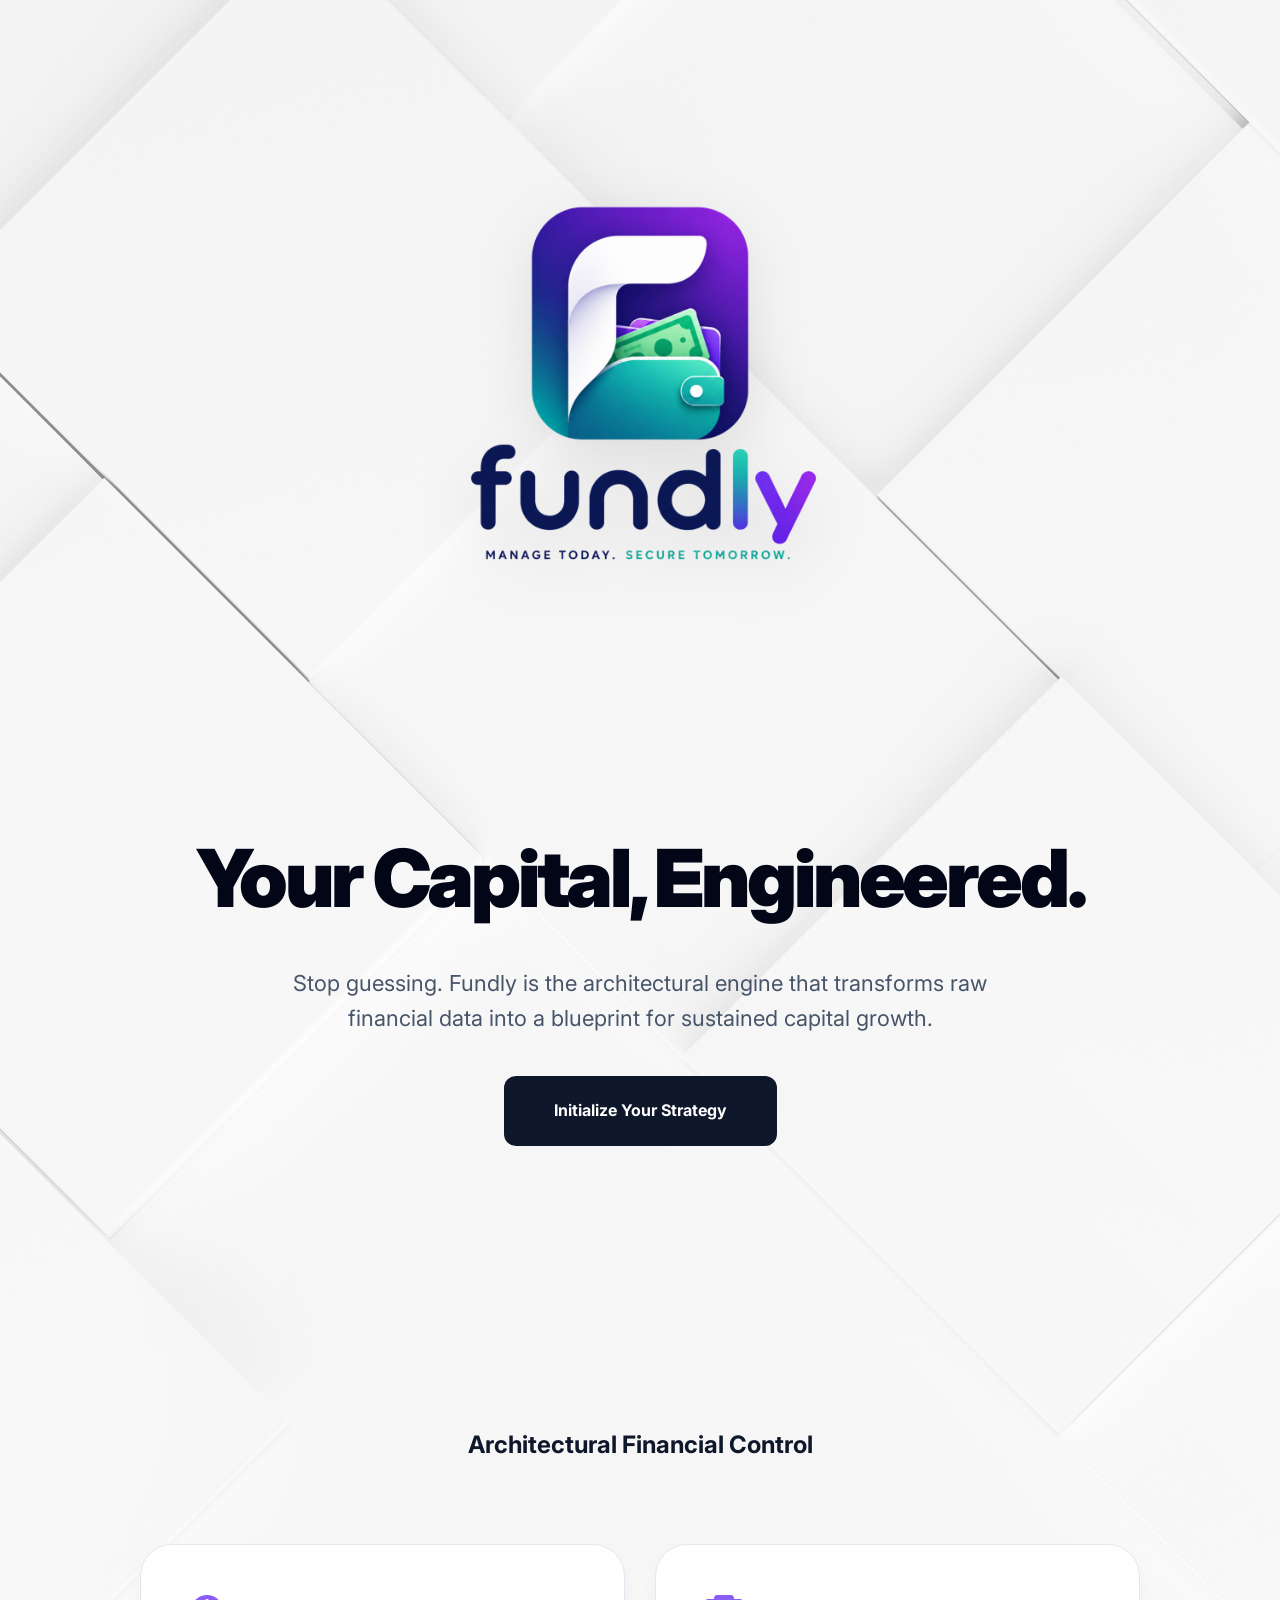
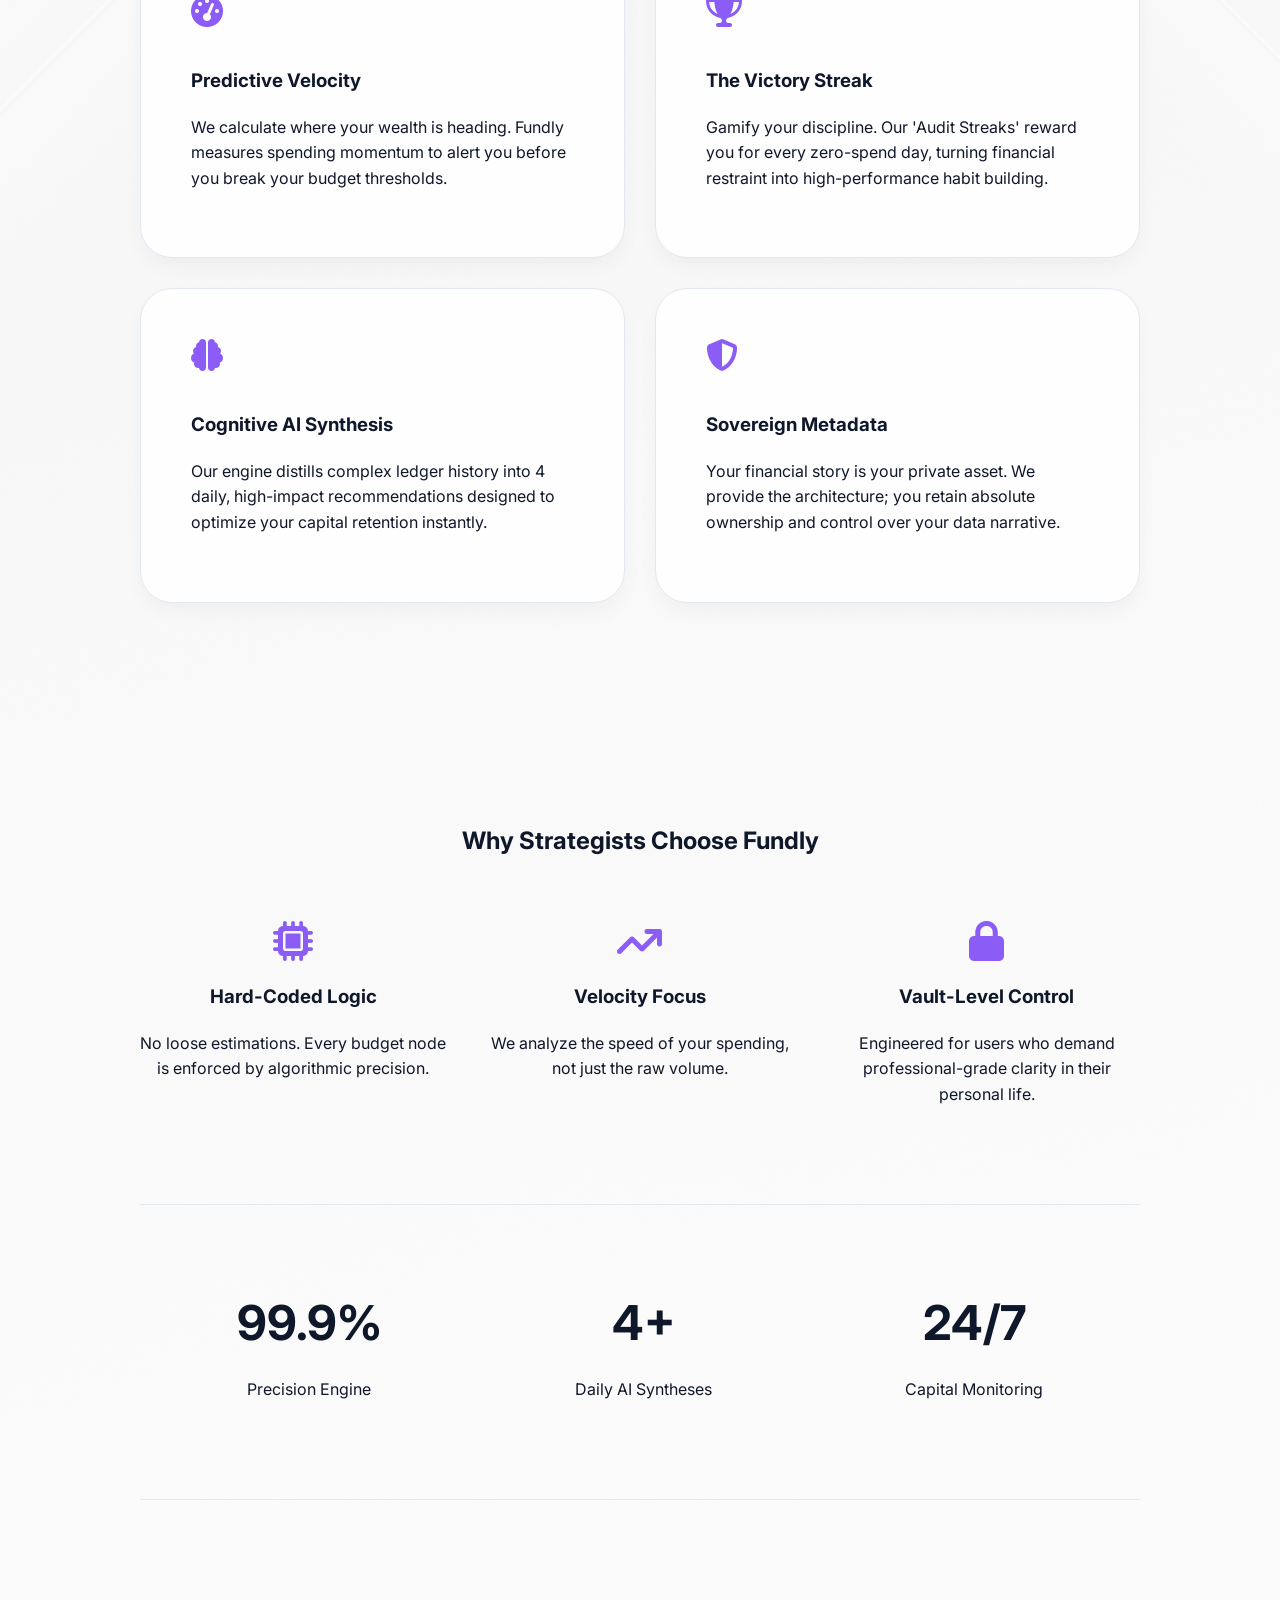
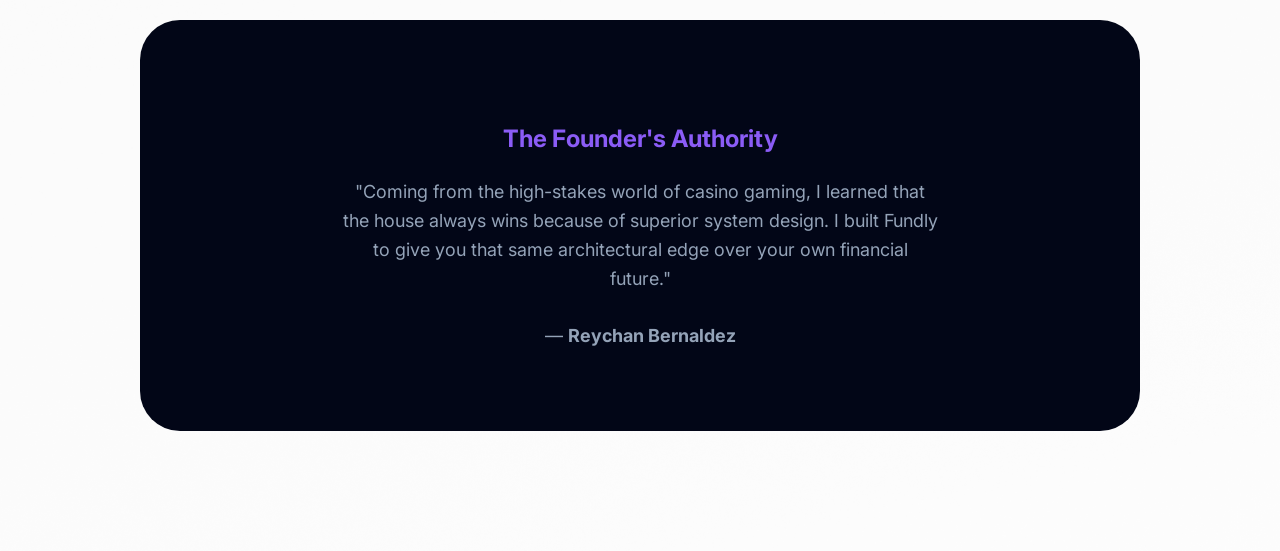
==== fundly-frontend/index.html @ 521158f4 "new design" ====
<!DOCTYPE html>
<html lang="en">
<head>
  <meta charset="UTF-8">
  <meta name="viewport" content="width=device-width, initial-scale=1.0">
  <title>Fundly | Precision Financial Management</title>
  <link rel="stylesheet" href="https://cdnjs.cloudflare.com/ajax/libs/font-awesome/6.5.0/css/all.min.css">
  <link href="https://fonts.googleapis.com/css2?family=Inter:wght@300;400;600;700;900&display=swap" rel="stylesheet">
  <style>
    :root { 
      --bg: #FFFFFF; --text: #0F172A; --text-muted: #475569; 
      --primary: #8b5cf6; --card-bg: rgba(255, 255, 255, 0.9); 
    }
    body { 
      background-color: #FFFFFF;
      background-image: url('images/background_pattern.png');
      background-size: cover; 
      background-repeat: no-repeat;
      background-attachment: scroll; 
      background-position: center; 
      color: var(--text); font-family: 'Inter', sans-serif; margin: 0; line-height: 1.6;
    }
    .container { max-width: 1000px; margin: auto; padding: 0 40px; }
    
    .hero { text-align: center; padding: 140px 20px; }
    .hero-logo { width: 500px; margin-bottom: 100px; filter: drop-shadow(0 20px 30px rgba(0,0,0,0.1)); }
    h1 { font-size: 80px; font-weight: 900; letter-spacing: -0.04em; margin-bottom: 24px; color: #020617; }
    .hero p { font-size: 22px; color: var(--text-muted); max-width: 700px; margin: 0 auto 40px; }
    .cta { background: #0F172A; color: #FFFFFF; padding: 22px 50px; border-radius: 12px; font-weight: 700; text-decoration: none; display: inline-block; transition: 0.3s; }
    .cta:hover { background: var(--primary); transform: translateY(-4px); }

    .section { padding: 120px 0; }
    .section-header { text-align: center; margin-bottom: 80px; }
    .bento-grid { display: grid; grid-template-columns: 1fr 1fr; gap: 30px; }
    .card { background: var(--card-bg); padding: 50px; border-radius: 32px; border: 1px solid #E2E8F0; box-shadow: 0 10px 25px -5px rgba(0,0,0,0.05); }
    .card i { font-size: 32px; color: var(--primary); margin-bottom: 20px; }
    
    .proof-section { text-align: center; padding: 80px 0; }
    .proof-grid { display: grid; grid-template-columns: repeat(3, 1fr); gap: 40px; }
    .stats { display: flex; justify-content: space-around; padding: 80px 0; border-top: 1px solid #E2E8F0; border-bottom: 1px solid #E2E8F0; }
    .stat-item { text-align: center; }
    .stat-item h3 { font-size: 48px; margin: 0; }
    .founder-note { margin: 120px 0; text-align: center; padding: 80px; background: #020617; color: #FFFFFF; border-radius: 40px; }
  </style>
</head>
<body>

  <div class="container">
    <section class="hero">
      <img src="images/fundly-logo2.png" alt="Fundly Logo" class="hero-logo">
      <h1>Your Capital, Engineered.</h1>
      <p>Stop guessing. Fundly is the architectural engine that transforms raw financial data into a blueprint for sustained capital growth.</p>
      <a href="login.html" class="cta">Initialize Your Strategy</a>
    </section>

    <section class="section">
      <div class="section-header"><h2>Architectural Financial Control</h2></div>
      <div class="bento-grid">
        <div class="card">
          <i class="fa-solid fa-gauge-high"></i>
          <h3>Predictive Velocity</h3>
          <p>We calculate where your wealth is heading. Fundly measures spending momentum to alert you before you break your budget thresholds.</p>
        </div>
        <div class="card">
          <i class="fa-solid fa-trophy"></i>
          <h3>The Victory Streak</h3>
          <p>Gamify your discipline. Our 'Audit Streaks' reward you for every zero-spend day, turning financial restraint into high-performance habit building.</p>
        </div>
        <div class="card">
          <i class="fa-solid fa-brain"></i>
          <h3>Cognitive AI Synthesis</h3>
          <p>Our engine distills complex ledger history into 4 daily, high-impact recommendations designed to optimize your capital retention instantly.</p>
        </div>
        <div class="card">
          <i class="fa-solid fa-shield-halved"></i>
          <h3>Sovereign Metadata</h3>
          <p>Your financial story is your private asset. We provide the architecture; you retain absolute ownership and control over your data narrative.</p>
        </div>
      </div>
    </section>

    <section class="proof-section">
      <h2 style="margin-bottom: 60px;">Why Strategists Choose Fundly</h2>
      <div class="proof-grid">
        <div><i class="fa-solid fa-microchip" style="font-size: 40px; color: var(--primary);"></i><h3>Hard-Coded Logic</h3><p>No loose estimations. Every budget node is enforced by algorithmic precision.</p></div>
        <div><i class="fa-solid fa-arrow-trend-up" style="font-size: 40px; color: var(--primary);"></i><h3>Velocity Focus</h3><p>We analyze the speed of your spending, not just the raw volume.</p></div>
        <div><i class="fa-solid fa-lock" style="font-size: 40px; color: var(--primary);"></i><h3>Vault-Level Control</h3><p>Engineered for users who demand professional-grade clarity in their personal life.</p></div>
      </div>
    </section>

    <section class="stats">
      <div class="stat-item"><h3>99.9%</h3><p>Precision Engine</p></div>
      <div class="stat-item"><h3>4+</h3><p>Daily AI Syntheses</p></div>
      <div class="stat-item"><h3>24/7</h3><p>Capital Monitoring</p></div>
    </section>

    <section class="founder-note">
      <h2 style="color: var(--primary); margin-bottom: 20px;">The Founder's Authority</h2>
      <p style="max-width: 600px; margin: 0 auto; color: #94A3B8; font-size: 18px;">"Coming from the high-stakes world of casino gaming, I learned that the house always wins because of superior system design. I built Fundly to give you that same architectural edge over your own financial future." <br><br>— <b>Reychan Bernaldez</b></p>
    </section>
  </div>
</body>
</html>
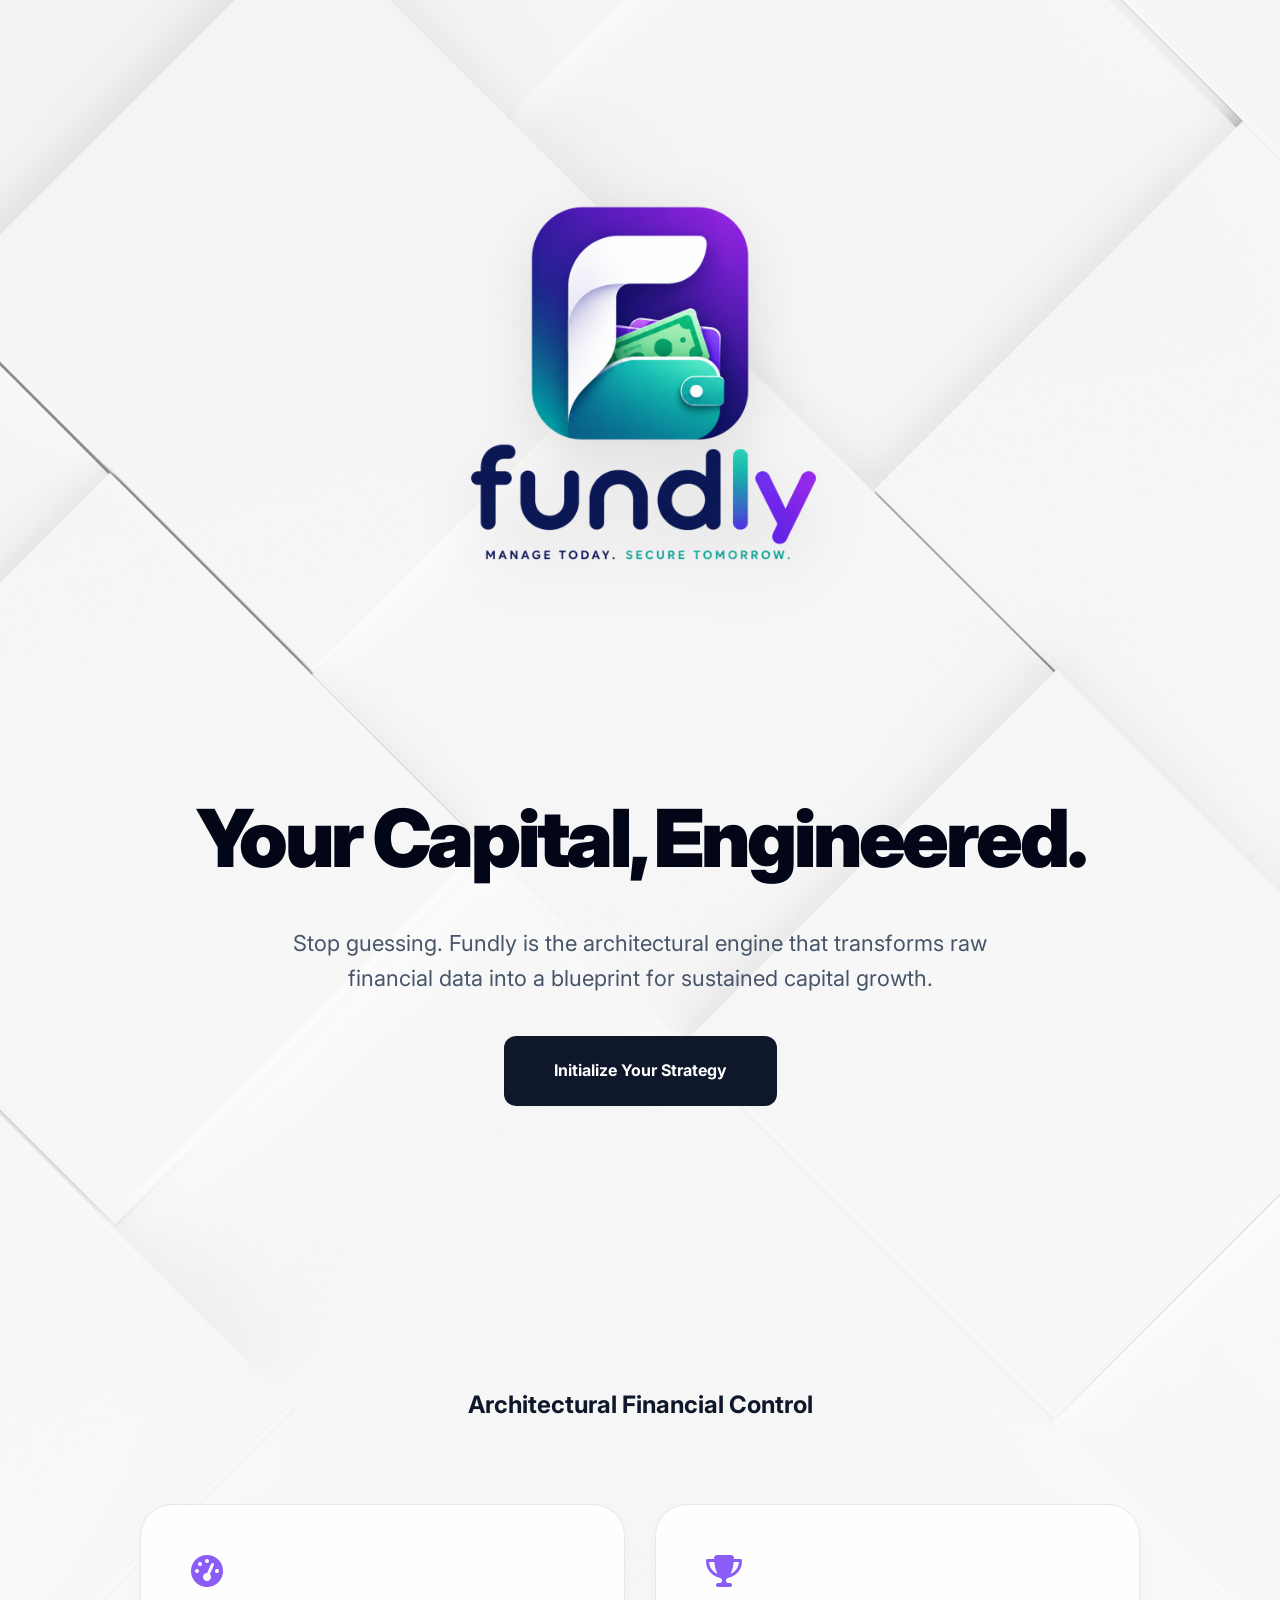
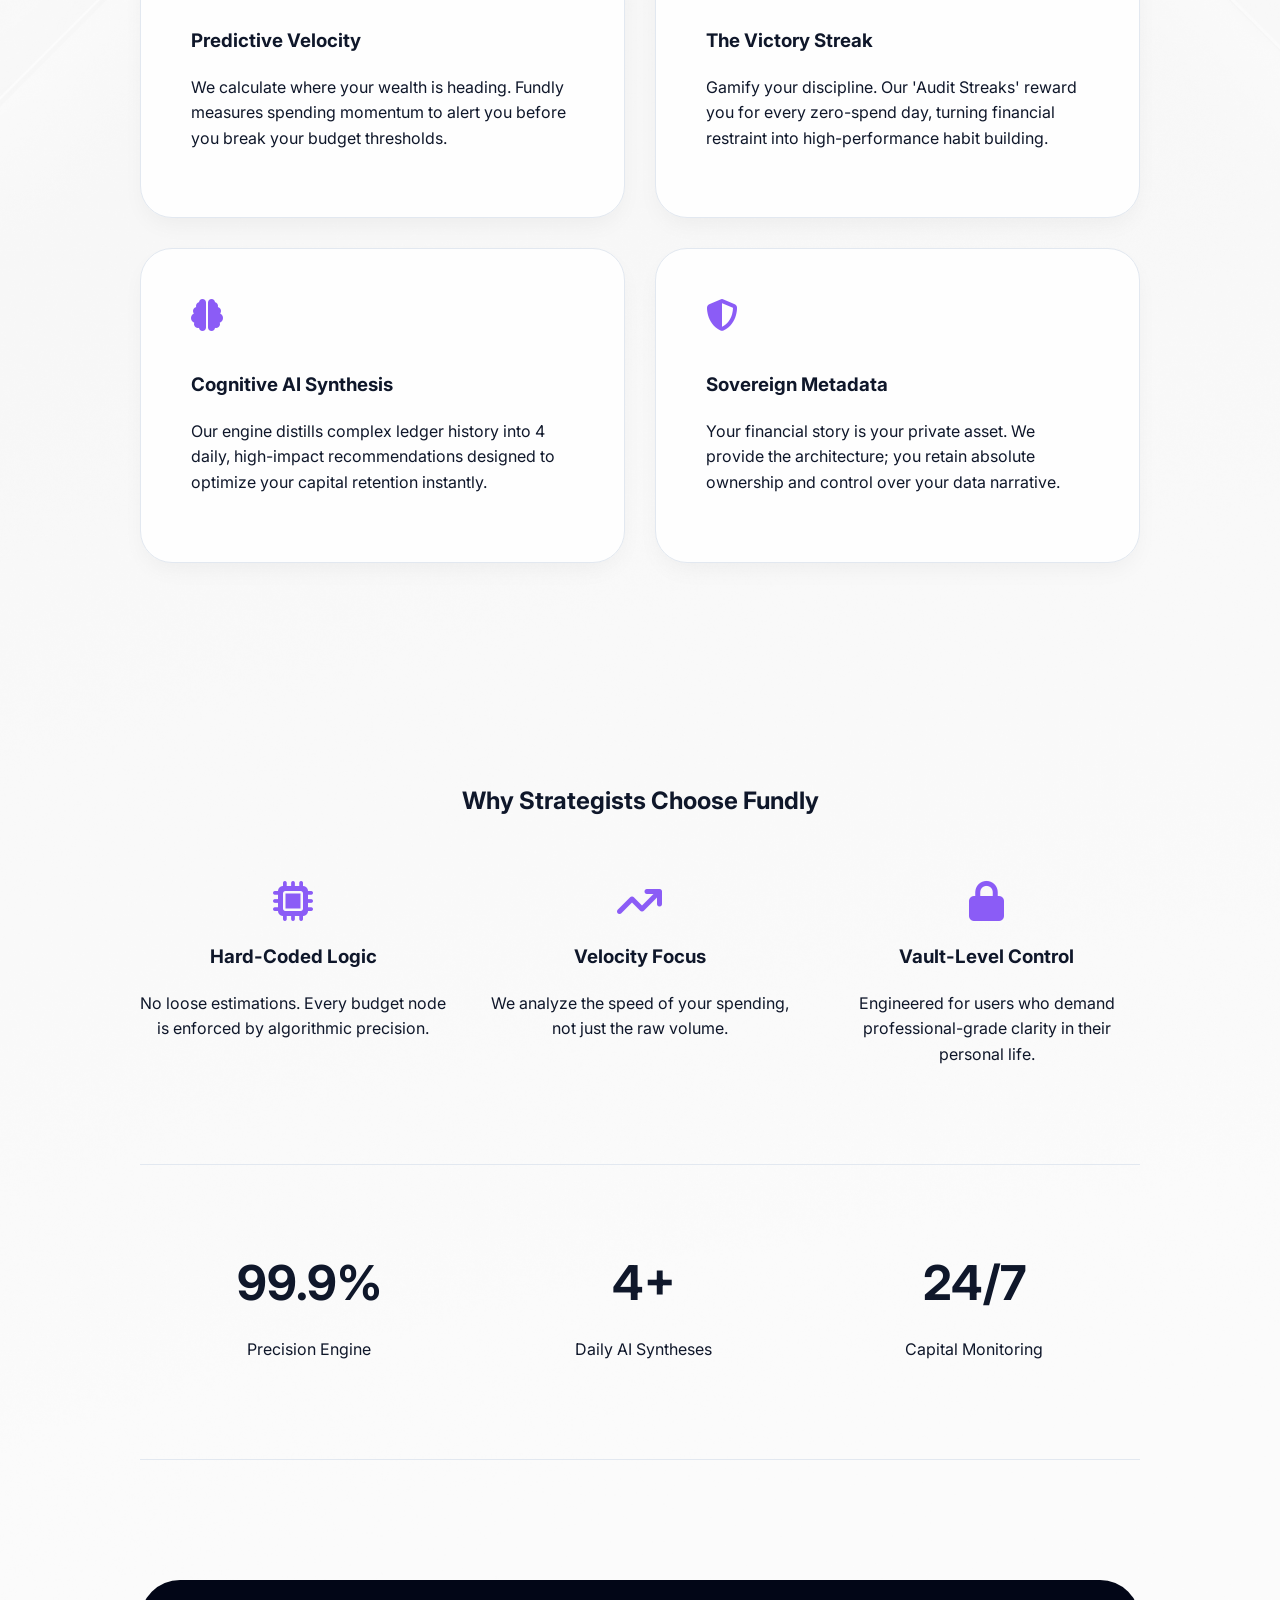
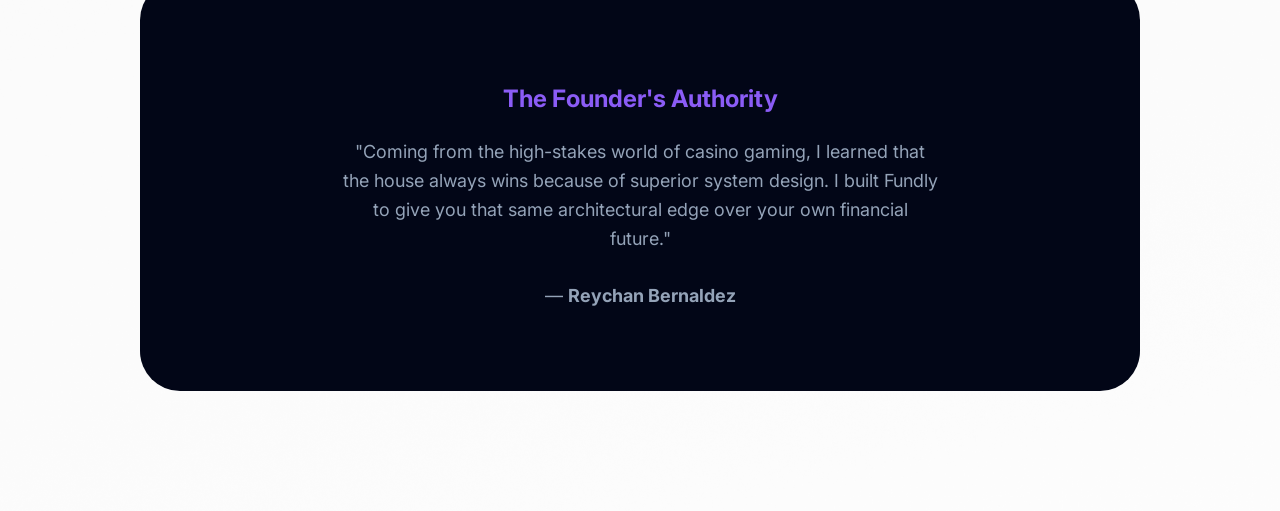
==== commit c52e19d5: "updated marketing" ====
--- a/fundly-frontend/index.html
+++ b/fundly-frontend/index.html
@@ -22,29 +22,42 @@
     }
     .container { max-width: 1000px; margin: auto; padding: 0 40px; }
     
+    /* Hero */
     .hero { text-align: center; padding: 140px 20px; }
-    .hero-logo { width: 500px; margin-bottom: 100px; filter: drop-shadow(0 20px 30px rgba(0,0,0,0.1)); }
+    .hero-logo { width: 100%; max-width: 500px; margin-bottom: 60px; filter: drop-shadow(0 20px 30px rgba(0,0,0,0.1)); }
     h1 { font-size: 80px; font-weight: 900; letter-spacing: -0.04em; margin-bottom: 24px; color: #020617; }
     .hero p { font-size: 22px; color: var(--text-muted); max-width: 700px; margin: 0 auto 40px; }
     .cta { background: #0F172A; color: #FFFFFF; padding: 22px 50px; border-radius: 12px; font-weight: 700; text-decoration: none; display: inline-block; transition: 0.3s; }
     .cta:hover { background: var(--primary); transform: translateY(-4px); }
 
+    /* Features Grid */
     .section { padding: 120px 0; }
     .section-header { text-align: center; margin-bottom: 80px; }
     .bento-grid { display: grid; grid-template-columns: 1fr 1fr; gap: 30px; }
     .card { background: var(--card-bg); padding: 50px; border-radius: 32px; border: 1px solid #E2E8F0; box-shadow: 0 10px 25px -5px rgba(0,0,0,0.05); }
     .card i { font-size: 32px; color: var(--primary); margin-bottom: 20px; }
     
+    /* Proof & Stats */
     .proof-section { text-align: center; padding: 80px 0; }
     .proof-grid { display: grid; grid-template-columns: repeat(3, 1fr); gap: 40px; }
     .stats { display: flex; justify-content: space-around; padding: 80px 0; border-top: 1px solid #E2E8F0; border-bottom: 1px solid #E2E8F0; }
     .stat-item { text-align: center; }
     .stat-item h3 { font-size: 48px; margin: 0; }
     .founder-note { margin: 120px 0; text-align: center; padding: 80px; background: #020617; color: #FFFFFF; border-radius: 40px; }
+
+    /* MOBILE OPTIMIZATION */
+    @media (max-width: 768px) {
+      h1 { font-size: 48px; }
+      .container { padding: 0 20px; }
+      .bento-grid { grid-template-columns: 1fr; }
+      .proof-grid { grid-template-columns: 1fr; gap: 40px; }
+      .stats { flex-direction: column; gap: 40px; }
+      .hero { padding: 80px 20px; }
+      .founder-note { padding: 40px 20px; margin: 60px 0; }
+    }
   </style>
 </head>
 <body>
-
   <div class="container">
     <section class="hero">
       <img src="images/fundly-logo2.png" alt="Fundly Logo" class="hero-logo">
@@ -56,26 +69,10 @@
     <section class="section">
       <div class="section-header"><h2>Architectural Financial Control</h2></div>
       <div class="bento-grid">
-        <div class="card">
-          <i class="fa-solid fa-gauge-high"></i>
-          <h3>Predictive Velocity</h3>
-          <p>We calculate where your wealth is heading. Fundly measures spending momentum to alert you before you break your budget thresholds.</p>
-        </div>
-        <div class="card">
-          <i class="fa-solid fa-trophy"></i>
-          <h3>The Victory Streak</h3>
-          <p>Gamify your discipline. Our 'Audit Streaks' reward you for every zero-spend day, turning financial restraint into high-performance habit building.</p>
-        </div>
-        <div class="card">
-          <i class="fa-solid fa-brain"></i>
-          <h3>Cognitive AI Synthesis</h3>
-          <p>Our engine distills complex ledger history into 4 daily, high-impact recommendations designed to optimize your capital retention instantly.</p>
-        </div>
-        <div class="card">
-          <i class="fa-solid fa-shield-halved"></i>
-          <h3>Sovereign Metadata</h3>
-          <p>Your financial story is your private asset. We provide the architecture; you retain absolute ownership and control over your data narrative.</p>
-        </div>
+        <div class="card"><i class="fa-solid fa-gauge-high"></i><h3>Predictive Velocity</h3><p>We calculate where your wealth is heading. Fundly measures spending momentum to alert you before you break your budget thresholds.</p></div>
+        <div class="card"><i class="fa-solid fa-trophy"></i><h3>The Victory Streak</h3><p>Gamify your discipline. Our 'Audit Streaks' reward you for every zero-spend day, turning financial restraint into high-performance habit building.</p></div>
+        <div class="card"><i class="fa-solid fa-brain"></i><h3>Cognitive AI Synthesis</h3><p>Our engine distills complex ledger history into 4 daily, high-impact recommendations designed to optimize your capital retention instantly.</p></div>
+        <div class="card"><i class="fa-solid fa-shield-halved"></i><h3>Sovereign Metadata</h3><p>Your financial story is your private asset. We provide the architecture; you retain absolute ownership and control over your data narrative.</p></div>
       </div>
     </section>
 
